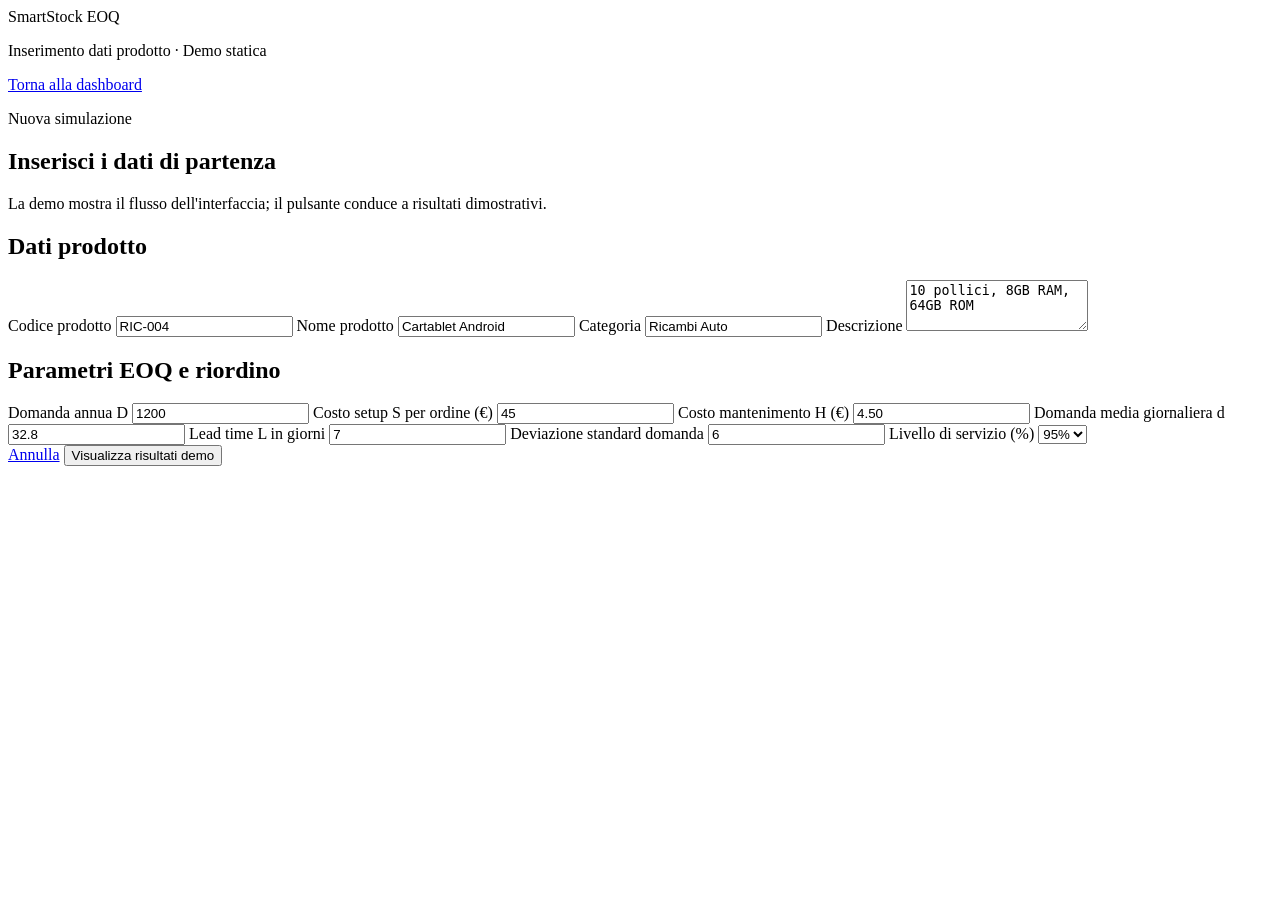
==== inserimento.html @ f1c2133a "Add files via upload" ====
<!DOCTYPE html>
<html lang="it">
<head>
    <meta charset="UTF-8">
    <meta name="viewport" content="width=device-width, initial-scale=1.0">
    <meta name="description" content="Demo del form SmartStock EOQ">
    <title>Nuova analisi - SmartStock EOQ</title>
    <link rel="stylesheet" href="css/style.css">
</head>
<body>
<header class="topbar">
    <div>
        <span class="brand">SmartStock EOQ</span>
        <p class="subtitle">Inserimento dati prodotto · Demo statica</p>
    </div>
    <a class="button button-secondary" href="index.html">Torna alla dashboard</a>
</header>

<main class="container narrow">
    <section class="page-title">
        <p class="eyebrow">Nuova simulazione</p>
        <h1>Inserisci i dati di partenza</h1>
        <p>La demo mostra il flusso dell'interfaccia; il pulsante conduce a risultati dimostrativi.</p>
    </section>

    <form class="form-card" id="demo-form">
        <div class="form-section">
            <h2>Dati prodotto</h2>
            <div class="form-grid">
                <label>
                    Codice prodotto
                    <input type="text" name="code" value="RIC-004" required>
                </label>
                <label>
                    Nome prodotto
                    <input type="text" name="name" value="Cartablet Android" required>
                </label>
                <label>
                    Categoria
                    <input type="text" name="category" value="Ricambi Auto">
                </label>
                <label class="full">
                    Descrizione
                    <textarea name="description" rows="3">10 pollici, 8GB RAM, 64GB ROM</textarea>
                </label>
            </div>
        </div>

        <div class="form-section">
            <h2>Parametri EOQ e riordino</h2>
            <div class="form-grid">
                <label>
                    Domanda annua D
                    <input type="number" step="0.01" name="annualDemand" value="1200" required>
                </label>
                <label>
                    Costo setup S per ordine (€)
                    <input type="number" step="0.01" name="setupCost" value="45" required>
                </label>
                <label>
                    Costo mantenimento H (€)
                    <input type="number" step="0.01" name="holdingCost" value="4.50" required>
                </label>
                <label>
                    Domanda media giornaliera d
                    <input type="number" step="0.01" name="averageDailyDemand" value="32.8" required>
                </label>
                <label>
                    Lead time L in giorni
                    <input type="number" name="leadTimeDays" value="7" required>
                </label>
                <label>
                    Deviazione standard domanda
                    <input type="number" step="0.01" name="demandStdDev" value="6" required>
                </label>
                <label>
                    Livello di servizio (%)
                    <select name="serviceLevel">
                        <option value="90">90%</option>
                        <option value="95" selected>95%</option>
                        <option value="98">98%</option>
                        <option value="99">99%</option>
                    </select>
                </label>
            </div>
        </div>

        <div class="form-actions">
            <a class="button button-secondary" href="index.html">Annulla</a>
            <button class="button button-primary" type="submit">Visualizza risultati demo</button>
        </div>
    </form>
</main>
<script>
    document.getElementById('demo-form').addEventListener('submit', function (event) {
        event.preventDefault();
        window.location.href = 'risultati.html';
    });
</script>
</body>
</html>
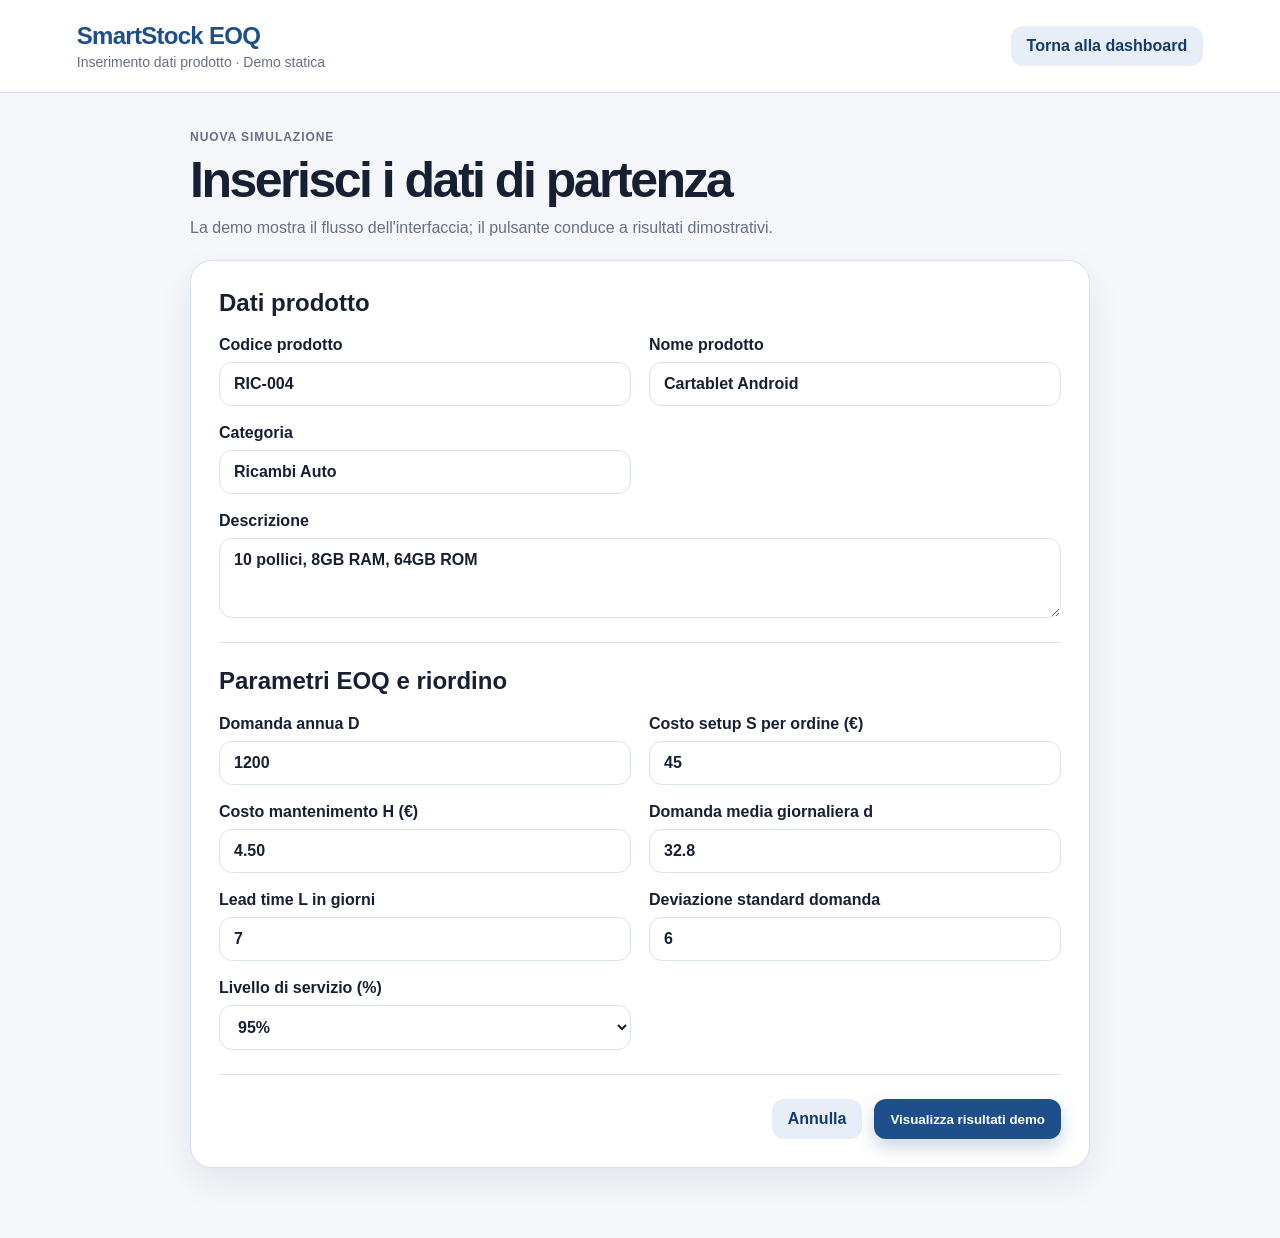
==== commit ed818b0a: "Fix stylesheet link in inserimento.html" ====
--- a/inserimento.html
+++ b/inserimento.html
@@ -5,7 +5,7 @@
     <meta name="viewport" content="width=device-width, initial-scale=1.0">
     <meta name="description" content="Demo del form SmartStock EOQ">
     <title>Nuova analisi - SmartStock EOQ</title>
-    <link rel="stylesheet" href="css/style.css">
+    <link rel="stylesheet" href="style.css">
 </head>
 <body>
 <header class="topbar">
--- a/style.css
+++ b/style.css
@@ -0,0 +1,453 @@
+:root {
+    --bg: #f5f7fb;
+    --surface: #ffffff;
+    --primary: #1f4f8b;
+    --primary-dark: #173b68;
+    --secondary: #e8eef8;
+    --text: #172033;
+    --muted: #667085;
+    --border: #d9e1ec;
+    --success-bg: #e8f7ef;
+    --success-text: #216e45;
+    --danger: #b42318;
+    --danger-bg: #fff1f0;
+    --shadow: 0 14px 35px rgba(15, 23, 42, 0.08);
+}
+
+* {
+    box-sizing: border-box;
+}
+
+body {
+    margin: 0;
+    font-family: Arial, Helvetica, sans-serif;
+    background: var(--bg);
+    color: var(--text);
+}
+
+a {
+    text-decoration: none;
+}
+
+.topbar {
+    display: flex;
+    justify-content: space-between;
+    align-items: center;
+    gap: 24px;
+    padding: 22px 6vw;
+    background: var(--surface);
+    border-bottom: 1px solid var(--border);
+    position: sticky;
+    top: 0;
+    z-index: 10;
+}
+
+.brand {
+    display: block;
+    color: var(--primary);
+    font-size: 24px;
+    font-weight: 800;
+    letter-spacing: -0.03em;
+}
+
+.subtitle {
+    margin: 4px 0 0;
+    color: var(--muted);
+    font-size: 14px;
+}
+
+.container {
+    width: min(1180px, 92vw);
+    margin: 32px auto 70px;
+}
+
+.container.narrow {
+    width: min(900px, 92vw);
+}
+
+.hero-card,
+.detail-header,
+.form-card,
+.empty-state,
+.analysis-note {
+    background: var(--surface);
+    border: 1px solid var(--border);
+    border-radius: 22px;
+    box-shadow: var(--shadow);
+}
+
+.hero-card {
+    display: grid;
+    grid-template-columns: 1.5fr 0.8fr;
+    gap: 28px;
+    padding: 34px;
+    align-items: center;
+}
+
+.hero-card h1,
+.page-title h1,
+.detail-header h1 {
+    margin: 8px 0 12px;
+    font-size: clamp(32px, 5vw, 50px);
+    line-height: 1.02;
+    letter-spacing: -0.05em;
+}
+
+.hero-card p,
+.page-title p,
+.detail-header p,
+.analysis-note p {
+    color: var(--muted);
+    line-height: 1.7;
+}
+
+.eyebrow {
+    margin: 0;
+    color: var(--primary);
+    font-weight: 700;
+    text-transform: uppercase;
+    letter-spacing: 0.08em;
+    font-size: 12px;
+}
+
+.formula-box {
+    display: grid;
+    gap: 10px;
+    padding: 22px;
+    border-radius: 18px;
+    background: linear-gradient(135deg, #eef5ff, #f9fbff);
+    border: 1px solid var(--border);
+}
+
+.formula-box strong {
+    color: var(--primary-dark);
+}
+
+.formula-box span {
+    display: block;
+    padding: 10px 12px;
+    background: var(--surface);
+    border-radius: 12px;
+    font-weight: 700;
+}
+
+.section-header,
+.page-title {
+    margin: 34px 0 18px;
+}
+
+.section-header h2,
+.page-title h1,
+.analysis-note h2 {
+    margin-bottom: 8px;
+}
+
+.section-header p,
+.page-title p {
+    margin-top: 0;
+    color: var(--muted);
+}
+
+.grid {
+    display: grid;
+    gap: 18px;
+}
+
+.cards-grid {
+    grid-template-columns: repeat(auto-fit, minmax(300px, 1fr));
+}
+
+.card,
+.info-card {
+    background: var(--surface);
+    border: 1px solid var(--border);
+    border-radius: 20px;
+    padding: 22px;
+    box-shadow: var(--shadow);
+}
+
+.card-header,
+.card-actions,
+.detail-header {
+    display: flex;
+    justify-content: space-between;
+    gap: 16px;
+    align-items: flex-start;
+}
+
+.card h3 {
+    margin: 4px 0 0;
+    font-size: 22px;
+}
+
+.tag,
+.code {
+    display: inline-flex;
+    align-items: center;
+    width: fit-content;
+    border-radius: 999px;
+    font-size: 12px;
+    font-weight: 700;
+    padding: 7px 10px;
+}
+
+.tag {
+    background: var(--secondary);
+    color: var(--primary-dark);
+}
+
+.code {
+    background: #172033;
+    color: #fff;
+    white-space: nowrap;
+}
+
+.code.big {
+    font-size: 15px;
+    padding: 10px 14px;
+}
+
+.description {
+    min-height: 70px;
+    color: var(--muted);
+    line-height: 1.6;
+}
+
+.mini-stats,
+.result-grid {
+    display: grid;
+    gap: 14px;
+}
+
+.mini-stats {
+    grid-template-columns: repeat(3, 1fr);
+    margin: 18px 0;
+}
+
+.mini-stats div {
+    padding: 14px;
+    background: var(--bg);
+    border-radius: 15px;
+}
+
+.mini-stats span {
+    display: block;
+    color: var(--muted);
+    font-size: 12px;
+}
+
+.mini-stats strong {
+    display: block;
+    margin-top: 4px;
+    font-size: 20px;
+}
+
+.card-actions {
+    align-items: center;
+}
+
+.button {
+    border: 0;
+    border-radius: 12px;
+    padding: 11px 16px;
+    font-weight: 700;
+    cursor: pointer;
+    display: inline-flex;
+    justify-content: center;
+    align-items: center;
+    transition: transform .15s ease, box-shadow .15s ease;
+}
+
+.button:hover {
+    transform: translateY(-1px);
+}
+
+.button-primary {
+    background: var(--primary);
+    color: #fff;
+    box-shadow: 0 8px 18px rgba(31, 79, 139, 0.24);
+}
+
+.button-secondary {
+    background: var(--secondary);
+    color: var(--primary-dark);
+}
+
+.button-danger {
+    background: var(--danger-bg);
+    color: var(--danger);
+}
+
+.alert {
+    padding: 14px 16px;
+    border-radius: 14px;
+    margin-bottom: 18px;
+    font-weight: 700;
+}
+
+.alert-success {
+    background: var(--success-bg);
+    color: var(--success-text);
+}
+
+.empty-state {
+    text-align: center;
+    padding: 42px;
+}
+
+.form-card {
+    padding: 28px;
+}
+
+.form-section {
+    padding-bottom: 24px;
+    margin-bottom: 24px;
+    border-bottom: 1px solid var(--border);
+}
+
+.form-section:last-of-type {
+    border-bottom: 0;
+}
+
+.form-section h2 {
+    margin-top: 0;
+}
+
+.form-grid {
+    display: grid;
+    grid-template-columns: repeat(2, minmax(0, 1fr));
+    gap: 18px;
+}
+
+label {
+    display: grid;
+    gap: 8px;
+    color: var(--text);
+    font-weight: 700;
+}
+
+label.full {
+    grid-column: 1 / -1;
+}
+
+input,
+textarea,
+select {
+    width: 100%;
+    border: 1px solid var(--border);
+    border-radius: 13px;
+    padding: 12px 14px;
+    font: inherit;
+    color: var(--text);
+    background: #fff;
+}
+
+input:focus,
+textarea:focus,
+select:focus {
+    outline: 3px solid rgba(31, 79, 139, 0.15);
+    border-color: var(--primary);
+}
+
+.error {
+    color: var(--danger);
+    font-weight: 600;
+}
+
+.form-actions {
+    display: flex;
+    justify-content: flex-end;
+    gap: 12px;
+}
+
+.detail-header {
+    padding: 30px;
+    align-items: flex-start;
+}
+
+.table-wrapper {
+    overflow-x: auto;
+    background: var(--surface);
+    border: 1px solid var(--border);
+    border-radius: 18px;
+    box-shadow: var(--shadow);
+}
+
+table {
+    width: 100%;
+    border-collapse: collapse;
+    min-width: 900px;
+}
+
+th,
+td {
+    padding: 15px 14px;
+    text-align: left;
+    border-bottom: 1px solid var(--border);
+}
+
+th {
+    background: #f0f4fa;
+    color: var(--primary-dark);
+    font-size: 13px;
+    text-transform: uppercase;
+    letter-spacing: 0.04em;
+}
+
+tr:last-child td {
+    border-bottom: 0;
+}
+
+.strong {
+    font-weight: 800;
+}
+
+.highlight {
+    color: var(--primary);
+    font-weight: 800;
+}
+
+.result-grid {
+    grid-template-columns: repeat(3, minmax(0, 1fr));
+    margin-top: 24px;
+}
+
+.info-card h3 {
+    margin-top: 0;
+    color: var(--primary-dark);
+}
+
+.info-card p {
+    margin-bottom: 0;
+    color: var(--muted);
+    line-height: 1.6;
+}
+
+.analysis-note {
+    padding: 28px;
+    margin-top: 24px;
+}
+
+@media (max-width: 760px) {
+    .topbar,
+    .card-header,
+    .card-actions,
+    .detail-header {
+        flex-direction: column;
+        align-items: stretch;
+    }
+
+    .hero-card,
+    .form-grid,
+    .result-grid {
+        grid-template-columns: 1fr;
+    }
+
+    .mini-stats {
+        grid-template-columns: 1fr;
+    }
+
+    .button {
+        width: 100%;
+    }
+}
